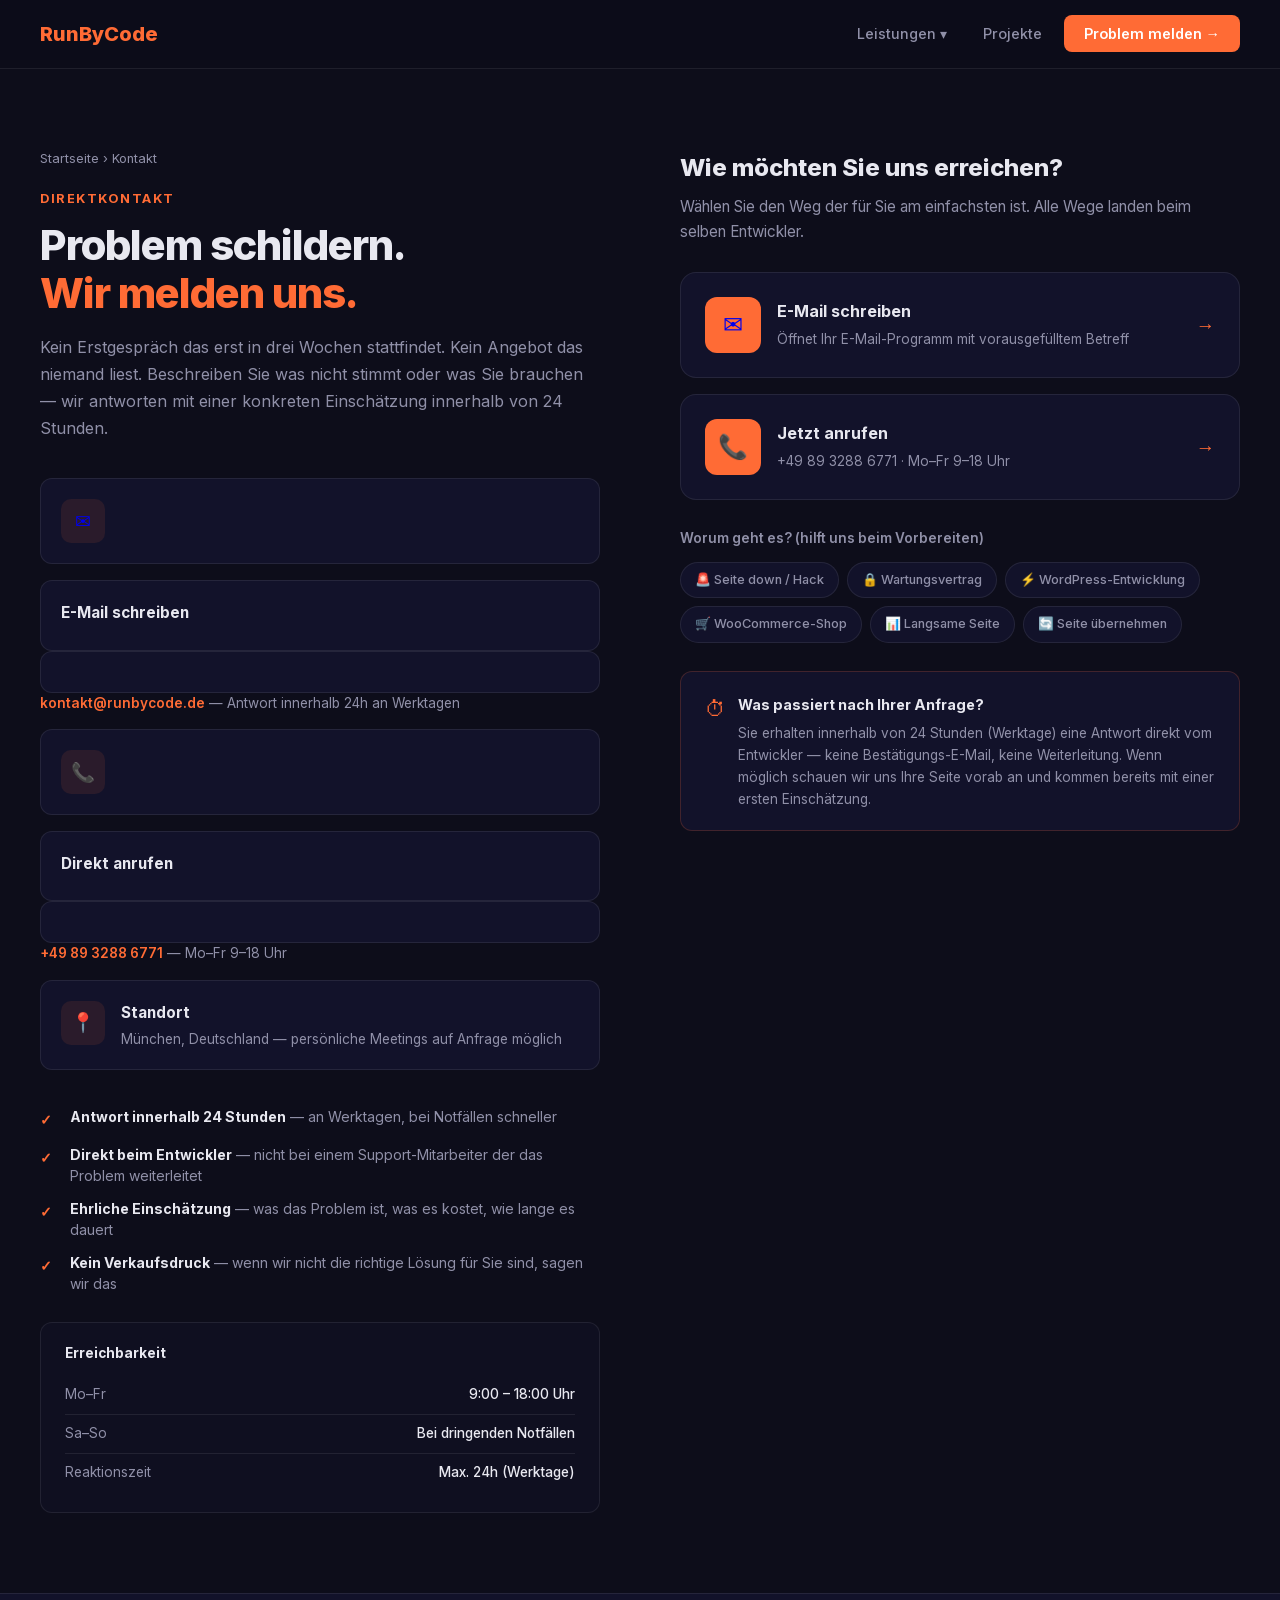
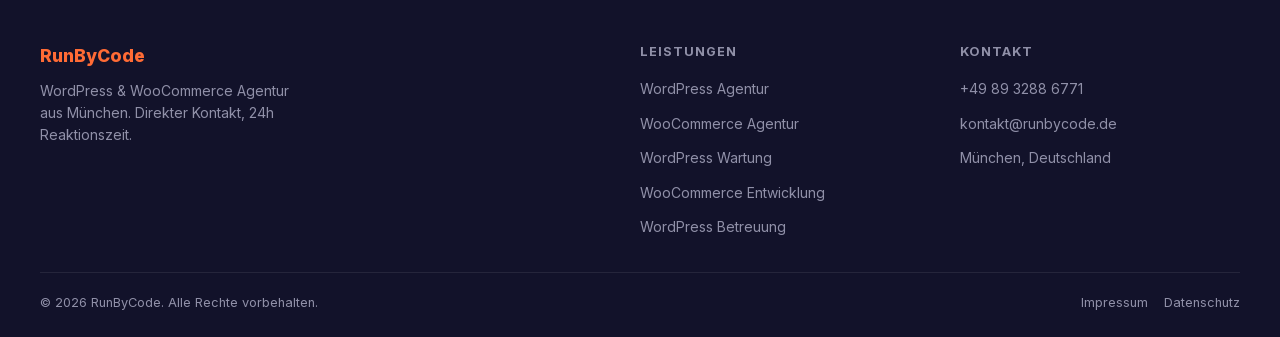
==== kontakt/index.html @ a18b244d "Initial build: 8 pages, all SEO fixes applied - index.html: H1 keyword-optimiert, OG tags, FAQPage S" ====
<!DOCTYPE html>
<html lang="de">
<head>
  <meta charset="UTF-8">
  <meta name="viewport" content="width=device-width, initial-scale=1.0">
  <title>Kontakt | RunByCode — WordPress & WooCommerce München</title>
  <meta name="description" content="RunByCode kontaktieren: WordPress- oder WooCommerce-Problem schildern. Antwort innerhalb 24h — direkt vom Entwickler. +49 89 3288 6771 · kontakt@runbycode.de">
  <link rel="canonical" href="https://runbycode.de/kontakt/">
  <meta property="og:type" content="website">
  <meta property="og:url" content="https://runbycode.de/kontakt/">
  <meta property="og:title" content="Kontakt | RunByCode München">
  <meta property="og:description" content="WordPress- oder WooCommerce-Problem schildern. Antwort innerhalb 24h — direkt vom Entwickler.">
  <meta property="og:image" content="https://runbycode.de/og-image.jpg">
  <meta property="og:locale" content="de_DE">
  <meta name="twitter:card" content="summary_large_image">
  <style>
    @font-face { font-family: 'Inter'; font-style: normal; font-weight: 100 900; font-display: swap; src: url('/fonts/inter-latin.woff2') format('woff2'); }
  </style>
  <script type="application/ld+json">
  {
    "@context": "https://schema.org",
    "@type": "ContactPage",
    "name": "RunByCode Kontakt",
    "url": "https://runbycode.de/kontakt/",
    "mainEntity": {
      "@type": "ProfessionalService",
      "name": "RunByCode",
      "telephone": "+4989328867710",
      "email": "kontakt@runbycode.de",
      "address": {"@type": "PostalAddress", "addressLocality": "München", "addressRegion": "Bayern", "addressCountry": "DE"},
      "openingHoursSpecification": [{"@type": "OpeningHoursSpecification", "dayOfWeek": ["Monday","Tuesday","Wednesday","Thursday","Friday"], "opens": "09:00", "closes": "18:00"}]
    }
  }
  </script>
  <style>
    *, *::before, *::after { box-sizing: border-box; margin: 0; padding: 0; }
    :root { --bg: #0d0d1a; --bg2: #12122a; --bg3: #0f0f20; --accent: #ff6b35; --accent2: #e85a25; --accent-faint: rgba(255,107,53,0.10); --txt: #e8e8f0; --muted: #9090a8; --border: rgba(255,255,255,0.08); --white: #fff; --r: 12px; --max: 1200px; }
    html { scroll-behavior: smooth; }
    body { font-family: 'Inter', -apple-system, BlinkMacSystemFont, sans-serif; background: var(--bg); color: var(--txt); line-height: 1.6; }
    nav { position: sticky; top: 0; z-index: 100; background: rgba(13,13,26,0.95); backdrop-filter: blur(12px); border-bottom: 1px solid var(--border); padding: 0 24px; }
    .nav-inner { max-width: var(--max); margin: 0 auto; display: flex; align-items: center; justify-content: space-between; height: 68px; }
    .nav-logo { font-size: 1.25rem; font-weight: 800; color: var(--accent); text-decoration: none; }
    .nav-logo:hover { opacity: 0.85; }
    .nav-links { display: flex; align-items: center; gap: 8px; list-style: none; }
    .nav-links a { color: var(--muted); text-decoration: none; font-size: 0.9rem; font-weight: 500; padding: 8px 14px; border-radius: 8px; transition: all .2s; }
    .nav-links a:hover { color: var(--txt); background: var(--accent-faint); }
    .nav-cta { background: var(--accent); color: var(--white) !important; padding: 10px 20px !important; border-radius: 8px !important; font-weight: 600 !important; }
    .nav-cta:hover { background: var(--accent2) !important; }
    .dropdown { position: relative; }
    .dropdown-menu { display: none; position: absolute; top: calc(100% + 8px); left: 0; background: var(--bg2); border: 1px solid var(--border); border-radius: var(--r); padding: 8px; min-width: 240px; box-shadow: 0 12px 40px rgba(0,0,0,0.4); }
    .dropdown.open .dropdown-menu { display: block; }
    .dropdown-menu a { display: block; color: var(--muted); text-decoration: none; font-size: 0.875rem; padding: 10px 14px; border-radius: 8px; transition: all .2s; }
    .dropdown-menu a:hover { color: var(--txt); background: var(--accent-faint); }
    .hamburger { display: none; background: none; border: none; cursor: pointer; padding: 8px; }
    .hamburger span { display: block; width: 22px; height: 2px; background: var(--txt); margin: 5px 0; }
    @media (max-width: 768px) { .nav-links { display: none; flex-direction: column; position: fixed; top: 68px; left: 0; right: 0; background: var(--bg); padding: 24px; border-bottom: 1px solid var(--border); } .nav-links.open { display: flex; } .hamburger { display: block; } .dropdown-menu { position: static; box-shadow: none; border: none; padding: 4px 0 4px 12px; } .dropdown.open .dropdown-menu { display: block; } }
    /* Page */
    .contact-page { padding: 80px 24px; min-height: calc(100vh - 68px); }
    .contact-inner { max-width: var(--max); margin: 0 auto; display: grid; grid-template-columns: 1fr 1fr; gap: 80px; align-items: start; }
    @media (max-width: 900px) { .contact-inner { grid-template-columns: 1fr; gap: 48px; } }
    .breadcrumb { color: var(--muted); font-size: 0.8rem; margin-bottom: 20px; }
    .breadcrumb a { color: var(--muted); text-decoration: none; } .breadcrumb a:hover { color: var(--accent); }
    .section-label { color: var(--accent); font-size: 0.8rem; font-weight: 700; text-transform: uppercase; letter-spacing: 1.5px; margin-bottom: 12px; }
    .contact-info h1 { font-size: clamp(2rem, 4vw, 2.6rem); font-weight: 800; letter-spacing: -1px; margin-bottom: 16px; line-height: 1.15; }
    .contact-info h1 span { color: var(--accent); }
    .contact-info > p { color: var(--muted); font-size: 1rem; line-height: 1.7; margin-bottom: 36px; }
    /* Contact methods */
    .contact-methods { display: flex; flex-direction: column; gap: 16px; margin-bottom: 36px; }
    .contact-method { display: flex; gap: 16px; align-items: flex-start; background: var(--bg2); border: 1px solid var(--border); border-radius: var(--r); padding: 20px; transition: border-color .2s; text-decoration: none; }
    .contact-method:hover { border-color: rgba(255,107,53,0.3); }
    .contact-method-icon { width: 44px; height: 44px; border-radius: 10px; background: var(--accent-faint); display: flex; align-items: center; justify-content: center; font-size: 1.2rem; flex-shrink: 0; }
    .contact-method-text h3 { font-size: 0.95rem; font-weight: 700; color: var(--txt); margin-bottom: 4px; }
    .contact-method-text p { color: var(--muted); font-size: 0.85rem; line-height: 1.5; }
    .contact-method-text a { color: var(--accent); text-decoration: none; font-weight: 600; }
    /* Promise */
    .promise-list { display: flex; flex-direction: column; gap: 12px; }
    .promise-item { display: flex; align-items: flex-start; gap: 12px; }
    .promise-item::before { content: '✓'; color: var(--accent); font-weight: 700; font-size: 0.9rem; min-width: 18px; margin-top: 2px; }
    .promise-item p { color: var(--muted); font-size: 0.875rem; line-height: 1.5; }
    .promise-item p strong { color: var(--txt); }
    /* Right side: contact options */
    .contact-options h2 { font-size: 1.5rem; font-weight: 800; margin-bottom: 8px; }
    .contact-options > p { color: var(--muted); font-size: 0.95rem; line-height: 1.6; margin-bottom: 28px; }
    /* Big CTA buttons */
    .cta-big { display: flex; align-items: center; gap: 16px; background: var(--bg2); border: 1px solid var(--border); border-radius: 16px; padding: 24px; text-decoration: none; transition: all .2s; margin-bottom: 16px; }
    .cta-big:hover { border-color: rgba(255,107,53,0.4); transform: translateX(4px); background: rgba(255,107,53,0.05); }
    .cta-big-icon { width: 56px; height: 56px; border-radius: 12px; background: var(--accent); display: flex; align-items: center; justify-content: center; font-size: 1.5rem; flex-shrink: 0; }
    .cta-big-text h3 { font-size: 1rem; font-weight: 700; color: var(--txt); margin-bottom: 4px; }
    .cta-big-text p { color: var(--muted); font-size: 0.85rem; }
    .cta-big-arrow { margin-left: auto; color: var(--accent); font-size: 1.2rem; }
    /* Topic presets */
    .topic-label { color: var(--muted); font-size: 0.85rem; font-weight: 600; margin-bottom: 12px; margin-top: 28px; }
    .topic-tags { display: flex; flex-wrap: wrap; gap: 8px; }
    .topic-tag { background: var(--bg2); border: 1px solid var(--border); color: var(--muted); font-size: 0.8rem; font-weight: 500; padding: 7px 14px; border-radius: 100px; text-decoration: none; transition: all .2s; }
    .topic-tag:hover { border-color: rgba(255,107,53,0.3); color: var(--accent); background: var(--accent-faint); }
    /* Hours */
    .hours-box { background: var(--bg3); border: 1px solid var(--border); border-radius: var(--r); padding: 20px 24px; margin-top: 28px; }
    .hours-box h4 { font-size: 0.85rem; font-weight: 700; margin-bottom: 12px; }
    .hours-row { display: flex; justify-content: space-between; font-size: 0.85rem; padding: 8px 0; border-bottom: 1px solid var(--border); }
    .hours-row:last-child { border-bottom: none; }
    .hours-row span:first-child { color: var(--muted); }
    .hours-row span:last-child { color: var(--txt); font-weight: 500; }
    footer { background: var(--bg2); border-top: 1px solid var(--border); padding: 48px 24px 24px; }
    .footer-inner { max-width: var(--max); margin: 0 auto; }
    .footer-grid { display: grid; grid-template-columns: 2fr 1fr 1fr; gap: 40px; margin-bottom: 32px; }
    .footer-logo { font-size: 1.1rem; font-weight: 800; color: var(--accent); text-decoration: none; display: inline-block; margin-bottom: 10px; }
    .footer-brand p { color: var(--muted); font-size: 0.875rem; line-height: 1.6; max-width: 260px; }
    .footer-col h4 { font-size: 0.8rem; font-weight: 700; text-transform: uppercase; letter-spacing: 1px; color: var(--muted); margin-bottom: 14px; }
    .footer-col ul { list-style: none; display: flex; flex-direction: column; gap: 9px; }
    .footer-col a { color: var(--muted); text-decoration: none; font-size: 0.875rem; }
    .footer-col a:hover { color: var(--accent); }
    .footer-bottom { border-top: 1px solid var(--border); padding-top: 20px; display: flex; justify-content: space-between; flex-wrap: wrap; gap: 10px; }
    .footer-bottom p, .footer-bottom a { color: var(--muted); font-size: 0.8rem; text-decoration: none; }
    .footer-bottom a:hover { color: var(--accent); }
    @media (max-width: 768px) { .footer-grid { grid-template-columns: 1fr; } }
  </style>
</head>
<body>
<nav>
  <div class="nav-inner">
    <a href="/" class="nav-logo">RunByCode</a>
    <ul class="nav-links" id="navLinks">
      <li class="dropdown" id="dropdown">
        <a href="#" id="dropdownToggle">Leistungen ▾</a>
        <div class="dropdown-menu">
          <a href="/wordpress-agentur-muenchen/">WordPress Agentur München</a>
          <a href="/woocommerce-agentur-muenchen/">WooCommerce Agentur München</a>
          <a href="/wordpress-wartung/">WordPress Wartung</a>
          <a href="/woocommerce-entwicklung/">WooCommerce Entwicklung</a>
          <a href="/wordpress-betreuung/">WordPress Betreuung</a>
        </div>
      </li>
      <li><a href="/projekte/">Projekte</a></li>
      <li><a href="/kontakt/" class="nav-cta">Problem melden →</a></li>
    </ul>
    <button class="hamburger" id="hamburger"><span></span><span></span><span></span></button>
  </div>
</nav>

<div class="contact-page">
  <div class="contact-inner">

    <!-- LEFT: Info -->
    <div class="contact-info">
      <div class="breadcrumb"><a href="/">Startseite</a> › Kontakt</div>
      <div class="section-label">Direktkontakt</div>
      <h1>Problem schildern.<br><span>Wir melden uns.</span></h1>
      <p>Kein Erstgespräch das erst in drei Wochen stattfindet. Kein Angebot das niemand liest. Beschreiben Sie was nicht stimmt oder was Sie brauchen — wir antworten mit einer konkreten Einschätzung innerhalb von 24 Stunden.</p>

      <div class="contact-methods">
        <a href="mailto:kontakt@runbycode.de" class="contact-method">
          <div class="contact-method-icon">✉</div>
          <div class="contact-method-text">
            <h3>E-Mail schreiben</h3>
            <p><a href="mailto:kontakt@runbycode.de">kontakt@runbycode.de</a> — Antwort innerhalb 24h an Werktagen</p>
          </div>
        </a>
        <a href="tel:+4989328867710" class="contact-method">
          <div class="contact-method-icon">📞</div>
          <div class="contact-method-text">
            <h3>Direkt anrufen</h3>
            <p><a href="tel:+4989328867710">+49 89 3288 6771</a> — Mo–Fr 9–18 Uhr</p>
          </div>
        </a>
        <div class="contact-method" style="cursor: default;">
          <div class="contact-method-icon">📍</div>
          <div class="contact-method-text">
            <h3>Standort</h3>
            <p>München, Deutschland — persönliche Meetings auf Anfrage möglich</p>
          </div>
        </div>
      </div>

      <div class="promise-list">
        <div class="promise-item"><p><strong>Antwort innerhalb 24 Stunden</strong> — an Werktagen, bei Notfällen schneller</p></div>
        <div class="promise-item"><p><strong>Direkt beim Entwickler</strong> — nicht bei einem Support-Mitarbeiter der das Problem weiterleitet</p></div>
        <div class="promise-item"><p><strong>Ehrliche Einschätzung</strong> — was das Problem ist, was es kostet, wie lange es dauert</p></div>
        <div class="promise-item"><p><strong>Kein Verkaufsdruck</strong> — wenn wir nicht die richtige Lösung für Sie sind, sagen wir das</p></div>
      </div>

      <div class="hours-box">
        <h4>Erreichbarkeit</h4>
        <div class="hours-row"><span>Mo–Fr</span><span>9:00 – 18:00 Uhr</span></div>
        <div class="hours-row"><span>Sa–So</span><span>Bei dringenden Notfällen</span></div>
        <div class="hours-row"><span>Reaktionszeit</span><span>Max. 24h (Werktage)</span></div>
      </div>
    </div>

    <!-- RIGHT: Contact options -->
    <div class="contact-options">
      <h2>Wie möchten Sie uns erreichen?</h2>
      <p>Wählen Sie den Weg der für Sie am einfachsten ist. Alle Wege landen beim selben Entwickler.</p>

      <a href="mailto:kontakt@runbycode.de?subject=WordPress%2FWooCommerce%20Anfrage&body=Hallo%2C%0A%0Aich%20habe%20folgendes%20Problem%20%2F%20folgende%20Anfrage%3A%0A%0A%5BBitte%20beschreiben%20Sie%20kurz%20was%20nicht%20stimmt%20oder%20was%20Sie%20brauchen%5D%0A%0A%0AWebsite%20URL%20(falls%20vorhanden)%3A%0AKontakt%3A%0A" class="cta-big">
        <div class="cta-big-icon">✉</div>
        <div class="cta-big-text">
          <h3>E-Mail schreiben</h3>
          <p>Öffnet Ihr E-Mail-Programm mit vorausgefülltem Betreff</p>
        </div>
        <div class="cta-big-arrow">→</div>
      </a>

      <a href="tel:+4989328867710" class="cta-big">
        <div class="cta-big-icon">📞</div>
        <div class="cta-big-text">
          <h3>Jetzt anrufen</h3>
          <p>+49 89 3288 6771 · Mo–Fr 9–18 Uhr</p>
        </div>
        <div class="cta-big-arrow">→</div>
      </a>

      <div class="topic-label">Worum geht es? (hilft uns beim Vorbereiten)</div>
      <div class="topic-tags">
        <a href="mailto:kontakt@runbycode.de?subject=WordPress%20Notfall&body=Meine%20WordPress-Seite%20ist%20nicht%20mehr%20erreichbar%20%2F%20wurde%20gehackt.%20URL%3A%20" class="topic-tag">🚨 Seite down / Hack</a>
        <a href="mailto:kontakt@runbycode.de?subject=WordPress%20Wartungsvertrag&body=Ich%20interessiere%20mich%20f%C3%BCr%20einen%20WordPress-Wartungsvertrag.%20Meine%20Seite%3A%20" class="topic-tag">🔒 Wartungsvertrag</a>
        <a href="mailto:kontakt@runbycode.de?subject=WordPress%20Entwicklung&body=Ich%20brauche%20WordPress-Entwicklung%20f%C3%BCr%3A%20" class="topic-tag">⚡ WordPress-Entwicklung</a>
        <a href="mailto:kontakt@runbycode.de?subject=WooCommerce%20Shop&body=Ich%20habe%20einen%20WooCommerce-Shop%20und%20brauche%20Hilfe%20bei%3A%20" class="topic-tag">🛒 WooCommerce-Shop</a>
        <a href="mailto:kontakt@runbycode.de?subject=WordPress%20Performance&body=Meine%20WordPress-Seite%20ist%20zu%20langsam.%20URL%3A%20" class="topic-tag">📊 Langsame Seite</a>
        <a href="mailto:kontakt@runbycode.de?subject=WordPress%20Seite%20%C3%BCbernehmen&body=Ich%20m%C3%B6chte%20meine%20bestehende%20WordPress-Seite%20%C3%BCbergeben.%20URL%3A%20" class="topic-tag">🔄 Seite übernehmen</a>
      </div>

      <div style="background: var(--bg2); border: 1px solid rgba(255,107,53,0.2); border-radius: var(--r); padding: 20px 24px; margin-top: 28px;">
        <div style="display: flex; gap: 12px; align-items: flex-start;">
          <span style="color: var(--accent); font-size: 1.3rem;">⏱</span>
          <div>
            <strong style="font-size: 0.9rem;">Was passiert nach Ihrer Anfrage?</strong>
            <p style="color: var(--muted); font-size: 0.85rem; line-height: 1.6; margin-top: 6px;">Sie erhalten innerhalb von 24 Stunden (Werktage) eine Antwort direkt vom Entwickler — keine Bestätigungs-E-Mail, keine Weiterleitung. Wenn möglich schauen wir uns Ihre Seite vorab an und kommen bereits mit einer ersten Einschätzung.</p>
          </div>
        </div>
      </div>
    </div>

  </div>
</div>

<footer>
  <div class="footer-inner">
    <div class="footer-grid">
      <div class="footer-brand">
        <a href="/" class="footer-logo">RunByCode</a>
        <p>WordPress &amp; WooCommerce Agentur aus München. Direkter Kontakt, 24h Reaktionszeit.</p>
      </div>
      <div class="footer-col">
        <h4>Leistungen</h4>
        <ul>
          <li><a href="/wordpress-agentur-muenchen/">WordPress Agentur</a></li>
          <li><a href="/woocommerce-agentur-muenchen/">WooCommerce Agentur</a></li>
          <li><a href="/wordpress-wartung/">WordPress Wartung</a></li>
          <li><a href="/woocommerce-entwicklung/">WooCommerce Entwicklung</a></li>
          <li><a href="/wordpress-betreuung/">WordPress Betreuung</a></li>
        </ul>
      </div>
      <div class="footer-col">
        <h4>Kontakt</h4>
        <ul>
          <li><a href="tel:+4989328867710">+49 89 3288 6771</a></li>
          <li><a href="mailto:kontakt@runbycode.de">kontakt@runbycode.de</a></li>
          <li><span style="color: var(--muted); font-size: 0.875rem;">München, Deutschland</span></li>
        </ul>
      </div>
    </div>
    <div class="footer-bottom">
      <p>&copy; 2026 RunByCode. Alle Rechte vorbehalten.</p>
      <div style="display:flex; gap:16px;"><a href="/impressum/">Impressum</a><a href="/datenschutz/">Datenschutz</a></div>
    </div>
  </div>
</footer>
<script>
  const hamburger = document.getElementById('hamburger');
  const navLinks = document.getElementById('navLinks');
  hamburger.addEventListener('click', () => navLinks.classList.toggle('open'));
  const dt = document.getElementById('dropdownToggle');
  const dd = document.getElementById('dropdown');
  dt.addEventListener('click', e => { e.preventDefault(); dd.classList.toggle('open'); });
  document.addEventListener('click', e => { if (!dd.contains(e.target)) dd.classList.remove('open'); });
</script>
</body>
</html>
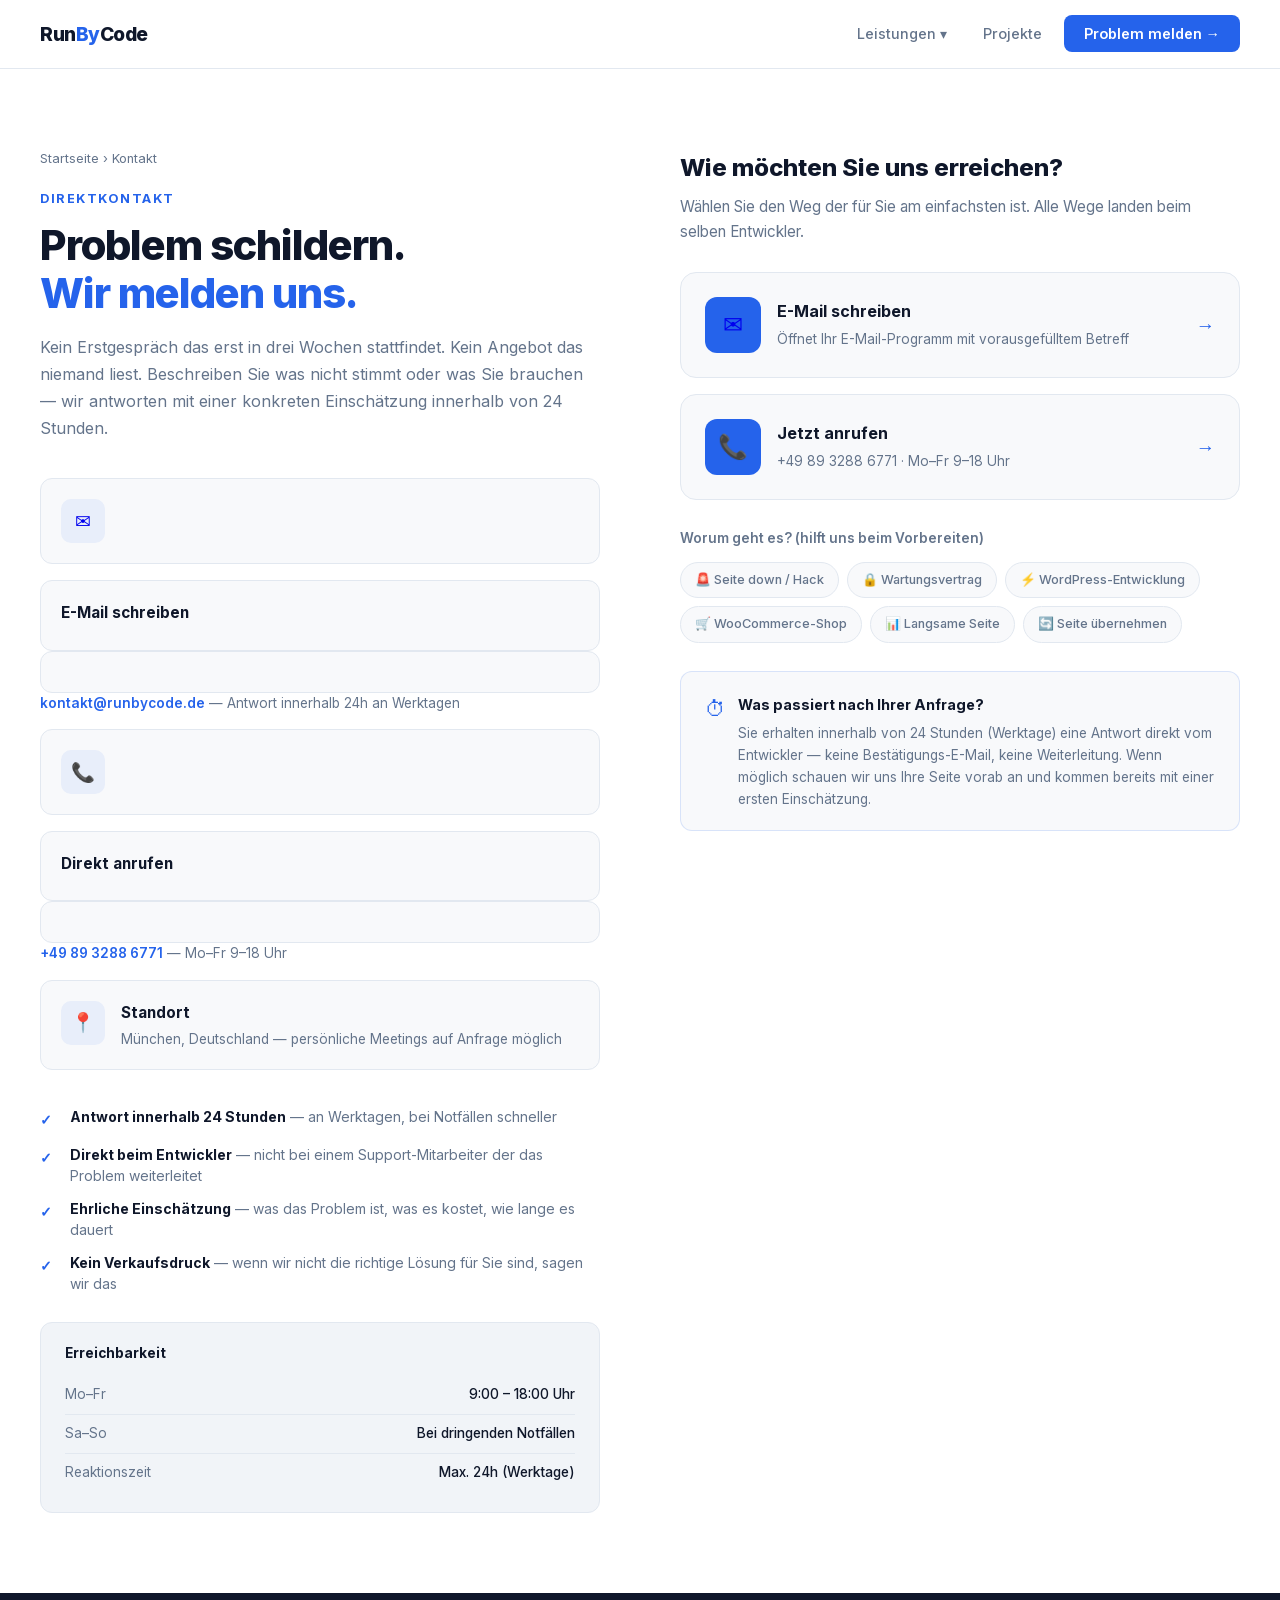
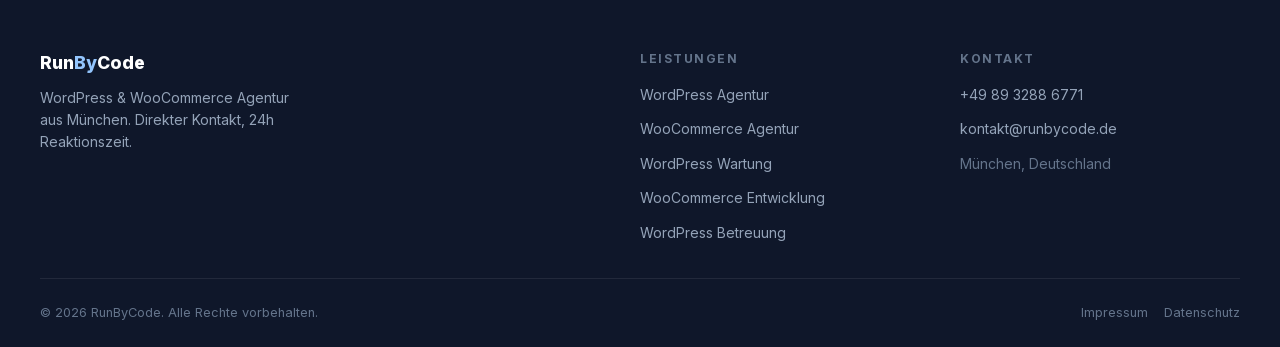
==== commit 299d749e: "Theme rewrite: hell statt dunkel (webnique.de-Stil) - Farben: dunkel/orange → hell/weiß/blau - bg: #" ====
--- a/kontakt/index.html
+++ b/kontakt/index.html
@@ -34,20 +34,20 @@
   </script>
   <style>
     *, *::before, *::after { box-sizing: border-box; margin: 0; padding: 0; }
-    :root { --bg: #0d0d1a; --bg2: #12122a; --bg3: #0f0f20; --accent: #ff6b35; --accent2: #e85a25; --accent-faint: rgba(255,107,53,0.10); --txt: #e8e8f0; --muted: #9090a8; --border: rgba(255,255,255,0.08); --white: #fff; --r: 12px; --max: 1200px; }
+    :root { --bg: #ffffff; --bg2: #f8f9fb; --bg3: #f1f4f8; --accent: #2563eb; --accent2: #1d4ed8; --accent-faint: rgba(37,99,235,0.08); --txt: #0f172a; --muted: #64748b; --border: #e2e8f0; --white: #fff; --r: 12px; --max: 1200px; }
     html { scroll-behavior: smooth; }
-    body { font-family: 'Inter', -apple-system, BlinkMacSystemFont, sans-serif; background: var(--bg); color: var(--txt); line-height: 1.6; }
-    nav { position: sticky; top: 0; z-index: 100; background: rgba(13,13,26,0.95); backdrop-filter: blur(12px); border-bottom: 1px solid var(--border); padding: 0 24px; }
+    body { font-family: 'Inter', -apple-system, BlinkMacSystemFont, sans-serif; background: var(--bg); color: var(--txt); line-height: 1.6; -webkit-font-smoothing: antialiased; }
+    nav { position: sticky; top: 0; z-index: 100; background: rgba(255,255,255,0.95); backdrop-filter: blur(12px); border-bottom: 1px solid var(--border); padding: 0 24px; }
     .nav-inner { max-width: var(--max); margin: 0 auto; display: flex; align-items: center; justify-content: space-between; height: 68px; }
-    .nav-logo { font-size: 1.25rem; font-weight: 800; color: var(--accent); text-decoration: none; }
+    .nav-logo { font-size: 1.2rem; font-weight: 800; color: #0f172a; text-decoration: none; letter-spacing: -0.5px; }
     .nav-logo:hover { opacity: 0.85; }
     .nav-links { display: flex; align-items: center; gap: 8px; list-style: none; }
     .nav-links a { color: var(--muted); text-decoration: none; font-size: 0.9rem; font-weight: 500; padding: 8px 14px; border-radius: 8px; transition: all .2s; }
-    .nav-links a:hover { color: var(--txt); background: var(--accent-faint); }
-    .nav-cta { background: var(--accent); color: var(--white) !important; padding: 10px 20px !important; border-radius: 8px !important; font-weight: 600 !important; }
+    .nav-links a:hover { color: var(--txt); background: var(--bg2); }
+    .nav-cta { background: var(--accent); color: #fff !important; padding: 10px 20px !important; border-radius: 8px !important; font-weight: 600 !important; }
     .nav-cta:hover { background: var(--accent2) !important; }
     .dropdown { position: relative; }
-    .dropdown-menu { display: none; position: absolute; top: calc(100% + 8px); left: 0; background: var(--bg2); border: 1px solid var(--border); border-radius: var(--r); padding: 8px; min-width: 240px; box-shadow: 0 12px 40px rgba(0,0,0,0.4); }
+    .dropdown-menu { display: none; position: absolute; top: calc(100% + 8px); left: 0; background: var(--bg2); border: 1px solid var(--border); border-radius: var(--r); padding: 8px; min-width: 240px; box-shadow: 0 12px 40px rgba(0,0,0,0.1); }
     .dropdown.open .dropdown-menu { display: block; }
     .dropdown-menu a { display: block; color: var(--muted); text-decoration: none; font-size: 0.875rem; padding: 10px 14px; border-radius: 8px; transition: all .2s; }
     .dropdown-menu a:hover { color: var(--txt); background: var(--accent-faint); }
@@ -67,7 +67,7 @@
     /* Contact methods */
     .contact-methods { display: flex; flex-direction: column; gap: 16px; margin-bottom: 36px; }
     .contact-method { display: flex; gap: 16px; align-items: flex-start; background: var(--bg2); border: 1px solid var(--border); border-radius: var(--r); padding: 20px; transition: border-color .2s; text-decoration: none; }
-    .contact-method:hover { border-color: rgba(255,107,53,0.3); }
+    .contact-method:hover { border-color: rgba(37,99,235,0.2); }
     .contact-method-icon { width: 44px; height: 44px; border-radius: 10px; background: var(--accent-faint); display: flex; align-items: center; justify-content: center; font-size: 1.2rem; flex-shrink: 0; }
     .contact-method-text h3 { font-size: 0.95rem; font-weight: 700; color: var(--txt); margin-bottom: 4px; }
     .contact-method-text p { color: var(--muted); font-size: 0.85rem; line-height: 1.5; }
@@ -83,7 +83,7 @@
     .contact-options > p { color: var(--muted); font-size: 0.95rem; line-height: 1.6; margin-bottom: 28px; }
     /* Big CTA buttons */
     .cta-big { display: flex; align-items: center; gap: 16px; background: var(--bg2); border: 1px solid var(--border); border-radius: 16px; padding: 24px; text-decoration: none; transition: all .2s; margin-bottom: 16px; }
-    .cta-big:hover { border-color: rgba(255,107,53,0.4); transform: translateX(4px); background: rgba(255,107,53,0.05); }
+    .cta-big:hover { border-color: rgba(37,99,235,0.3); transform: translateX(4px); background: rgba(37,99,235,0.04); }
     .cta-big-icon { width: 56px; height: 56px; border-radius: 12px; background: var(--accent); display: flex; align-items: center; justify-content: center; font-size: 1.5rem; flex-shrink: 0; }
     .cta-big-text h3 { font-size: 1rem; font-weight: 700; color: var(--txt); margin-bottom: 4px; }
     .cta-big-text p { color: var(--muted); font-size: 0.85rem; }
@@ -92,7 +92,7 @@
     .topic-label { color: var(--muted); font-size: 0.85rem; font-weight: 600; margin-bottom: 12px; margin-top: 28px; }
     .topic-tags { display: flex; flex-wrap: wrap; gap: 8px; }
     .topic-tag { background: var(--bg2); border: 1px solid var(--border); color: var(--muted); font-size: 0.8rem; font-weight: 500; padding: 7px 14px; border-radius: 100px; text-decoration: none; transition: all .2s; }
-    .topic-tag:hover { border-color: rgba(255,107,53,0.3); color: var(--accent); background: var(--accent-faint); }
+    .topic-tag:hover { border-color: rgba(37,99,235,0.2); color: var(--accent); background: var(--accent-faint); }
     /* Hours */
     .hours-box { background: var(--bg3); border: 1px solid var(--border); border-radius: var(--r); padding: 20px 24px; margin-top: 28px; }
     .hours-box h4 { font-size: 0.85rem; font-weight: 700; margin-bottom: 12px; }
@@ -100,25 +100,25 @@
     .hours-row:last-child { border-bottom: none; }
     .hours-row span:first-child { color: var(--muted); }
     .hours-row span:last-child { color: var(--txt); font-weight: 500; }
-    footer { background: var(--bg2); border-top: 1px solid var(--border); padding: 48px 24px 24px; }
+    footer { background: #0f172a; border-top: none; padding: 56px 24px 24px; }
     .footer-inner { max-width: var(--max); margin: 0 auto; }
     .footer-grid { display: grid; grid-template-columns: 2fr 1fr 1fr; gap: 40px; margin-bottom: 32px; }
-    .footer-logo { font-size: 1.1rem; font-weight: 800; color: var(--accent); text-decoration: none; display: inline-block; margin-bottom: 10px; }
-    .footer-brand p { color: var(--muted); font-size: 0.875rem; line-height: 1.6; max-width: 260px; }
-    .footer-col h4 { font-size: 0.8rem; font-weight: 700; text-transform: uppercase; letter-spacing: 1px; color: var(--muted); margin-bottom: 14px; }
+    .footer-logo { font-size: 1.1rem; font-weight: 800; color: #fff; text-decoration: none; display: inline-block; margin-bottom: 10px; }
+    .footer-brand p { color: #94a3b8; font-size: 0.875rem; line-height: 1.6; max-width: 260px; }
+    .footer-col h4 { font-size: 0.75rem; font-weight: 700; text-transform: uppercase; letter-spacing: 1.5px; color: #64748b; margin-bottom: 14px; }
     .footer-col ul { list-style: none; display: flex; flex-direction: column; gap: 9px; }
-    .footer-col a { color: var(--muted); text-decoration: none; font-size: 0.875rem; }
-    .footer-col a:hover { color: var(--accent); }
-    .footer-bottom { border-top: 1px solid var(--border); padding-top: 20px; display: flex; justify-content: space-between; flex-wrap: wrap; gap: 10px; }
-    .footer-bottom p, .footer-bottom a { color: var(--muted); font-size: 0.8rem; text-decoration: none; }
-    .footer-bottom a:hover { color: var(--accent); }
+    .footer-col a { color: #94a3b8; text-decoration: none; font-size: 0.875rem; }
+    .footer-col a:hover { color: #fff; }
+    .footer-bottom { border-top: 1px solid rgba(255,255,255,0.08); padding-top: 24px; display: flex; justify-content: space-between; flex-wrap: wrap; gap: 10px; }
+    .footer-bottom p, .footer-bottom a { color: #64748b; font-size: 0.8rem; text-decoration: none; }
+    .footer-bottom a:hover { color: #94a3b8; }
     @media (max-width: 768px) { .footer-grid { grid-template-columns: 1fr; } }
   </style>
 </head>
 <body>
 <nav>
   <div class="nav-inner">
-    <a href="/" class="nav-logo">RunByCode</a>
+    <a href="/" class="nav-logo">Run<span style="color:var(--accent)">By</span>Code</a>
     <ul class="nav-links" id="navLinks">
       <li class="dropdown" id="dropdown">
         <a href="#" id="dropdownToggle">Leistungen ▾</a>
@@ -219,7 +219,7 @@
         <a href="mailto:kontakt@runbycode.de?subject=WordPress%20Seite%20%C3%BCbernehmen&body=Ich%20m%C3%B6chte%20meine%20bestehende%20WordPress-Seite%20%C3%BCbergeben.%20URL%3A%20" class="topic-tag">🔄 Seite übernehmen</a>
       </div>
 
-      <div style="background: var(--bg2); border: 1px solid rgba(255,107,53,0.2); border-radius: var(--r); padding: 20px 24px; margin-top: 28px;">
+      <div style="background: var(--bg2); border: 1px solid rgba(37,99,235,0.15); border-radius: var(--r); padding: 20px 24px; margin-top: 28px;">
         <div style="display: flex; gap: 12px; align-items: flex-start;">
           <span style="color: var(--accent); font-size: 1.3rem;">⏱</span>
           <div>
@@ -237,7 +237,7 @@
   <div class="footer-inner">
     <div class="footer-grid">
       <div class="footer-brand">
-        <a href="/" class="footer-logo">RunByCode</a>
+        <a href="/" class="footer-logo">Run<span style="color:#93c5fd">By</span>Code</a>
         <p>WordPress &amp; WooCommerce Agentur aus München. Direkter Kontakt, 24h Reaktionszeit.</p>
       </div>
       <div class="footer-col">
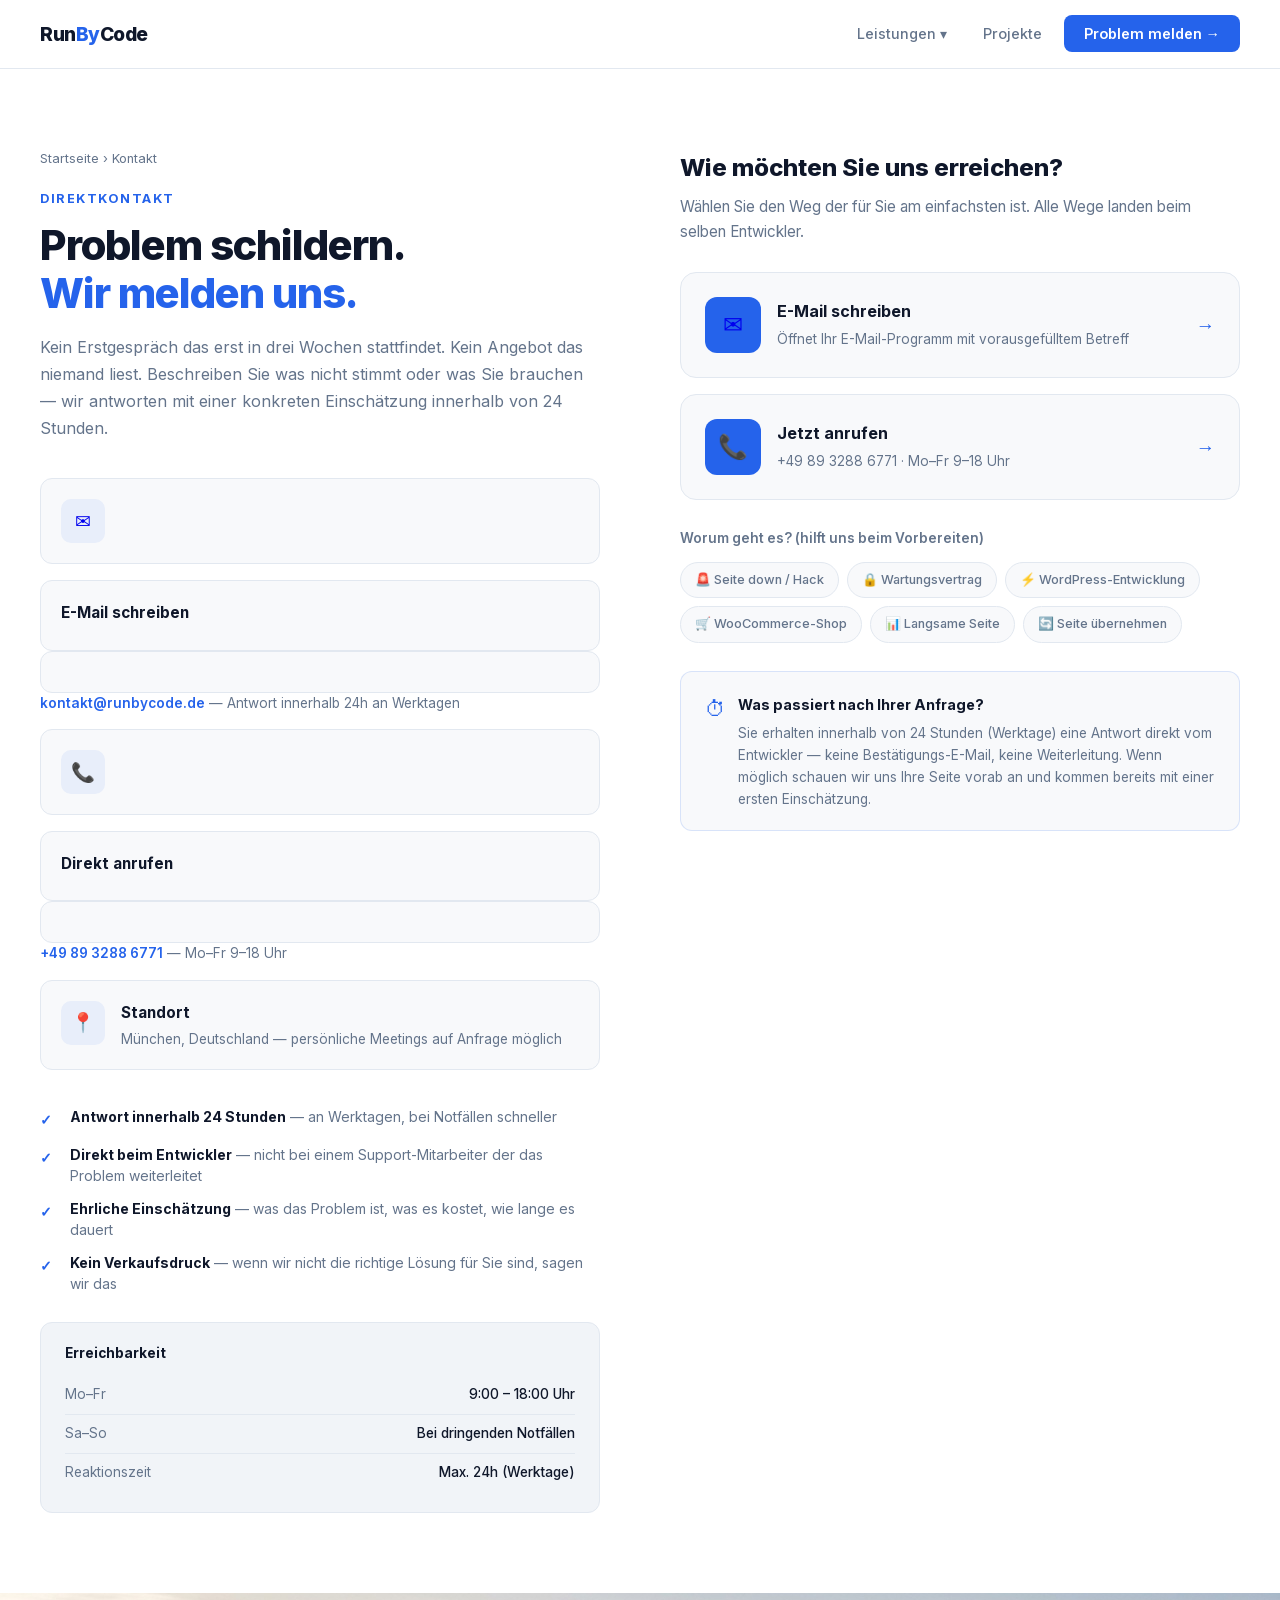
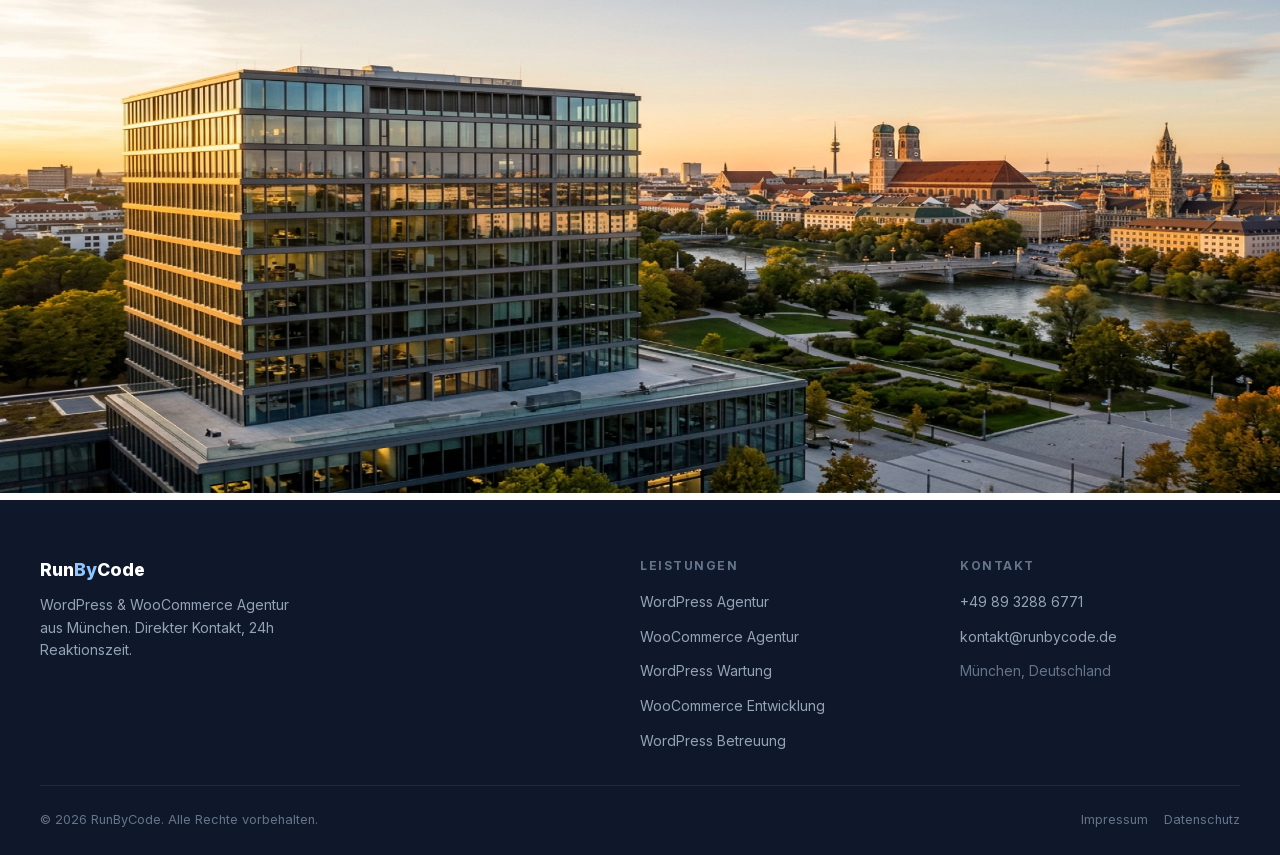
==== commit a97151b3: "Bilder: 4 KI-generierte Bilder via Gemini — Team, Workspace, München, Results (alle 8 Seiten)" ====
--- a/kontakt/index.html
+++ b/kontakt/index.html
@@ -10,7 +10,7 @@
   <meta property="og:url" content="https://runbycode.de/kontakt/">
   <meta property="og:title" content="Kontakt | RunByCode München">
   <meta property="og:description" content="WordPress- oder WooCommerce-Problem schildern. Antwort innerhalb 24h — direkt vom Entwickler.">
-  <meta property="og:image" content="https://runbycode.de/og-image.jpg">
+  <meta property="og:image" content="https://runbycode.de/wp-content/uploads/2024/12/runbycode_home_hero_bg.webp">
   <meta property="og:locale" content="de_DE">
   <meta name="twitter:card" content="summary_large_image">
   <style>
@@ -44,6 +44,9 @@
     .nav-links { display: flex; align-items: center; gap: 8px; list-style: none; }
     .nav-links a { color: var(--muted); text-decoration: none; font-size: 0.9rem; font-weight: 500; padding: 8px 14px; border-radius: 8px; transition: all .2s; }
     .nav-links a:hover { color: var(--txt); background: var(--bg2); }
+    .nav-links a:not(.nav-cta) { position: relative; }
+    .nav-links a:not(.nav-cta)::after { content: ""; position: absolute; bottom: -2px; left: 8px; right: 8px; height: 2px; background: var(--accent); width: 0; transition: width 0.2s ease; }
+    .nav-links a:not(.nav-cta):hover::after { width: calc(100% - 16px); }
     .nav-cta { background: var(--accent); color: #fff !important; padding: 10px 20px !important; border-radius: 8px !important; font-weight: 600 !important; }
     .nav-cta:hover { background: var(--accent2) !important; }
     .dropdown { position: relative; }
@@ -233,6 +236,10 @@
   </div>
 </div>
 
+
+<section class="img-break reveal">
+  <img src="/images/munich-tech.jpg" alt="RunByCode München" loading="lazy" width="1440" height="500">
+</section>
 <footer>
   <div class="footer-inner">
     <div class="footer-grid">
@@ -274,5 +281,20 @@
   dt.addEventListener('click', e => { e.preventDefault(); dd.classList.toggle('open'); });
   document.addEventListener('click', e => { if (!dd.contains(e.target)) dd.classList.remove('open'); });
 </script>
+
+  <!-- Scroll-reveal animations (webprinzip.de style) -->
+  <style>
+    .reveal { opacity: 0; transform: translateY(28px); transition: opacity 0.75s cubic-bezier(0.16,1,0.3,1), transform 0.75s cubic-bezier(0.16,1,0.3,1); }
+    .reveal.visible { opacity: 1; transform: translateY(0); }
+    .reveal-delay-1 { transition-delay: 0.1s; }
+    .reveal-delay-2 { transition-delay: 0.2s; }
+    .reveal-delay-3 { transition-delay: 0.3s; }
+  </style>
+  <script>
+    const revealObserver = new IntersectionObserver((entries) => {
+      entries.forEach(e => { if (e.isIntersecting) e.target.classList.add('visible'); });
+    }, { threshold: 0.12 });
+    document.querySelectorAll('.reveal').forEach(el => revealObserver.observe(el));
+  </script>
 </body>
 </html>
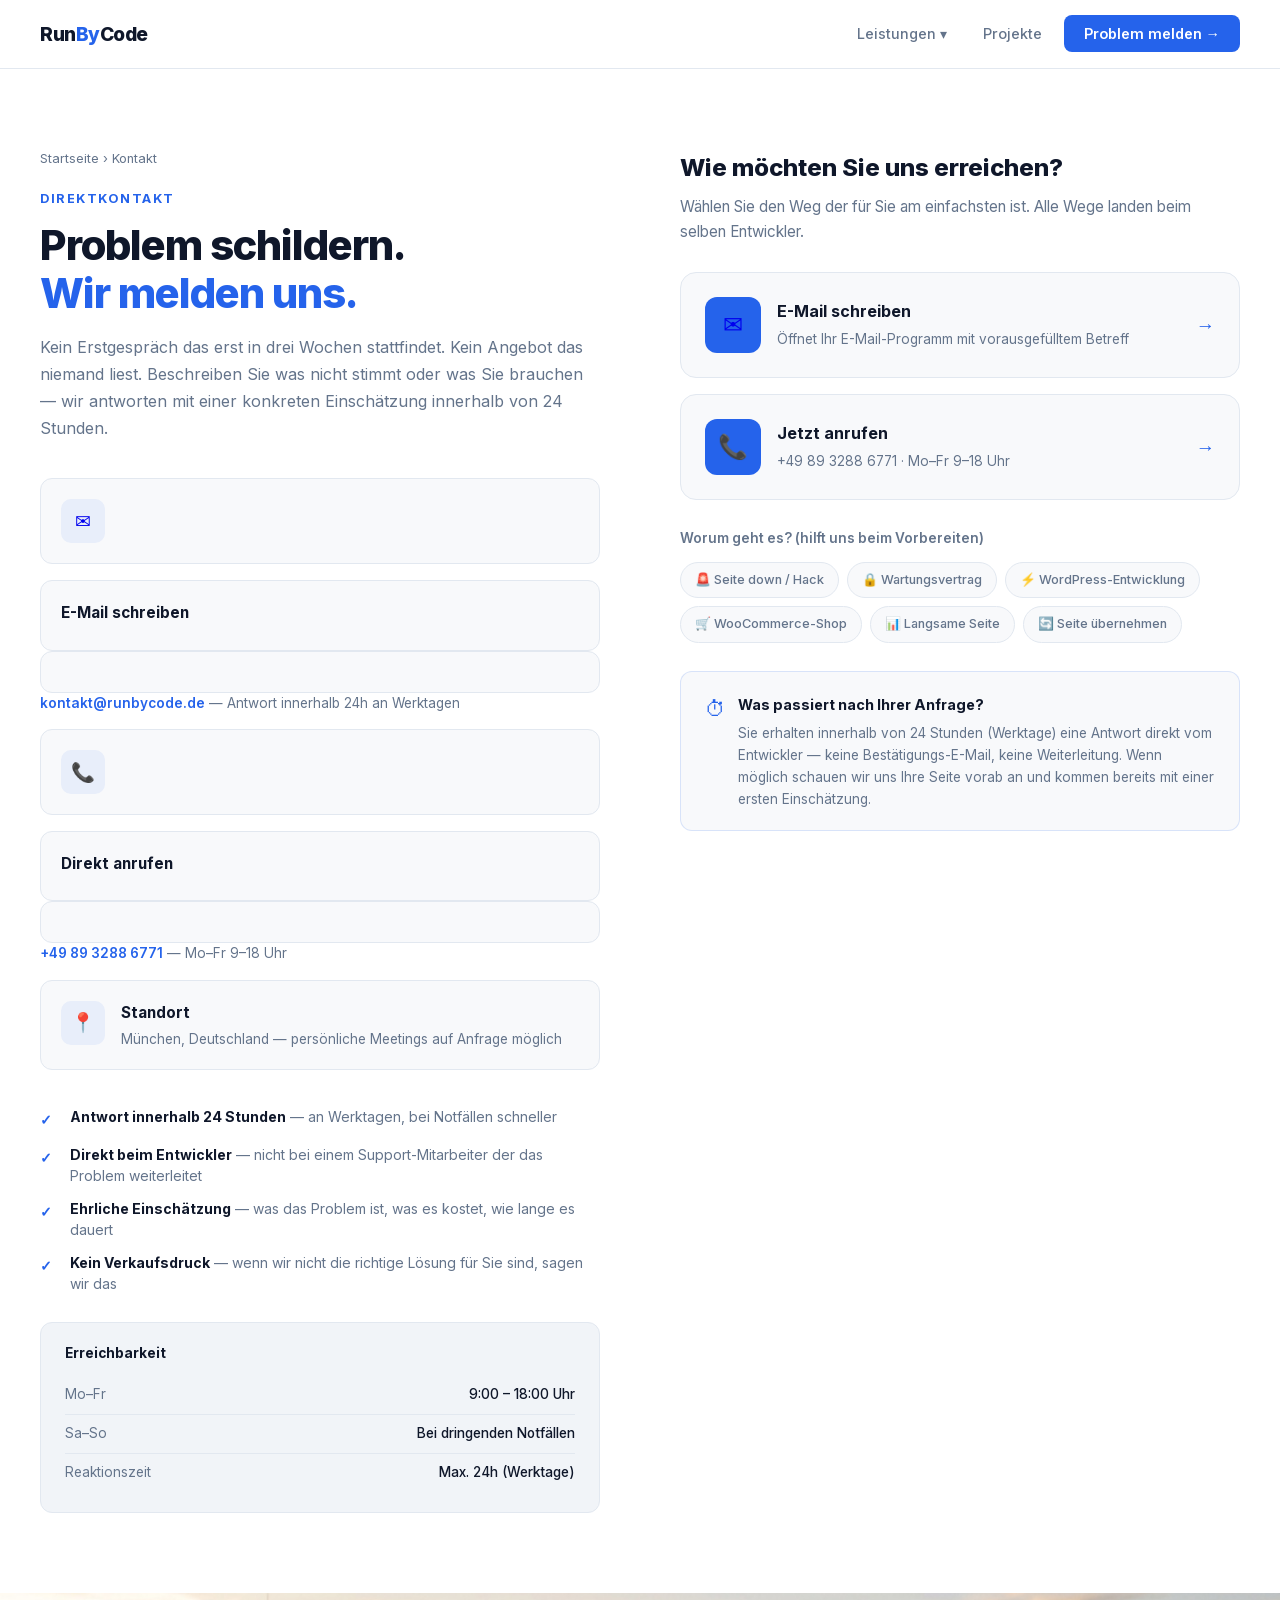
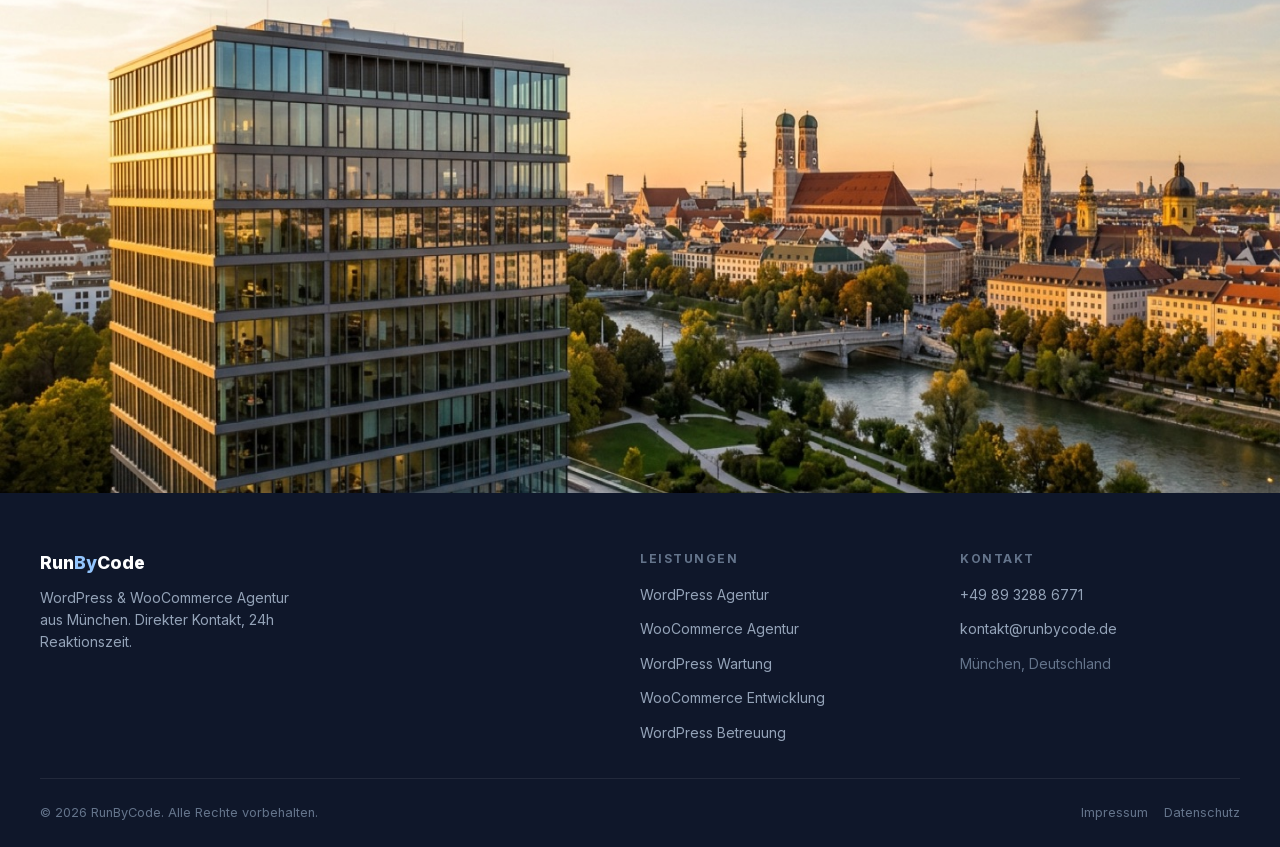
==== commit 469f7ec0: "Fix: Bildsektionen stabilisiert auf allen 8 Seiten (img-break CSS + no-JS visibility)" ====
--- a/kontakt/index.html
+++ b/kontakt/index.html
@@ -15,6 +15,16 @@
   <meta name="twitter:card" content="summary_large_image">
   <style>
     @font-face { font-family: 'Inter'; font-style: normal; font-weight: 100 900; font-display: swap; src: url('/fonts/inter-latin.woff2') format('woff2'); }
+  
+    /* Image break sections */
+    .img-break { padding: 0; overflow: hidden; line-height: 0; margin: 0; }
+    .img-break img { width: 100%; height: 500px; object-fit: cover; object-position: center 30%; display: block; }
+    .img-break-sm img { height: 340px; }
+    @media (max-width: 768px) {
+      .img-break img { height: 240px; object-position: center 35%; }
+      .img-break-sm img { height: 200px; }
+    }
+
   </style>
   <script type="application/ld+json">
   {
@@ -237,7 +247,7 @@
 </div>
 
 
-<section class="img-break reveal">
+<section class="img-break">
   <img src="/images/munich-tech.jpg" alt="RunByCode München" loading="lazy" width="1440" height="500">
 </section>
 <footer>
